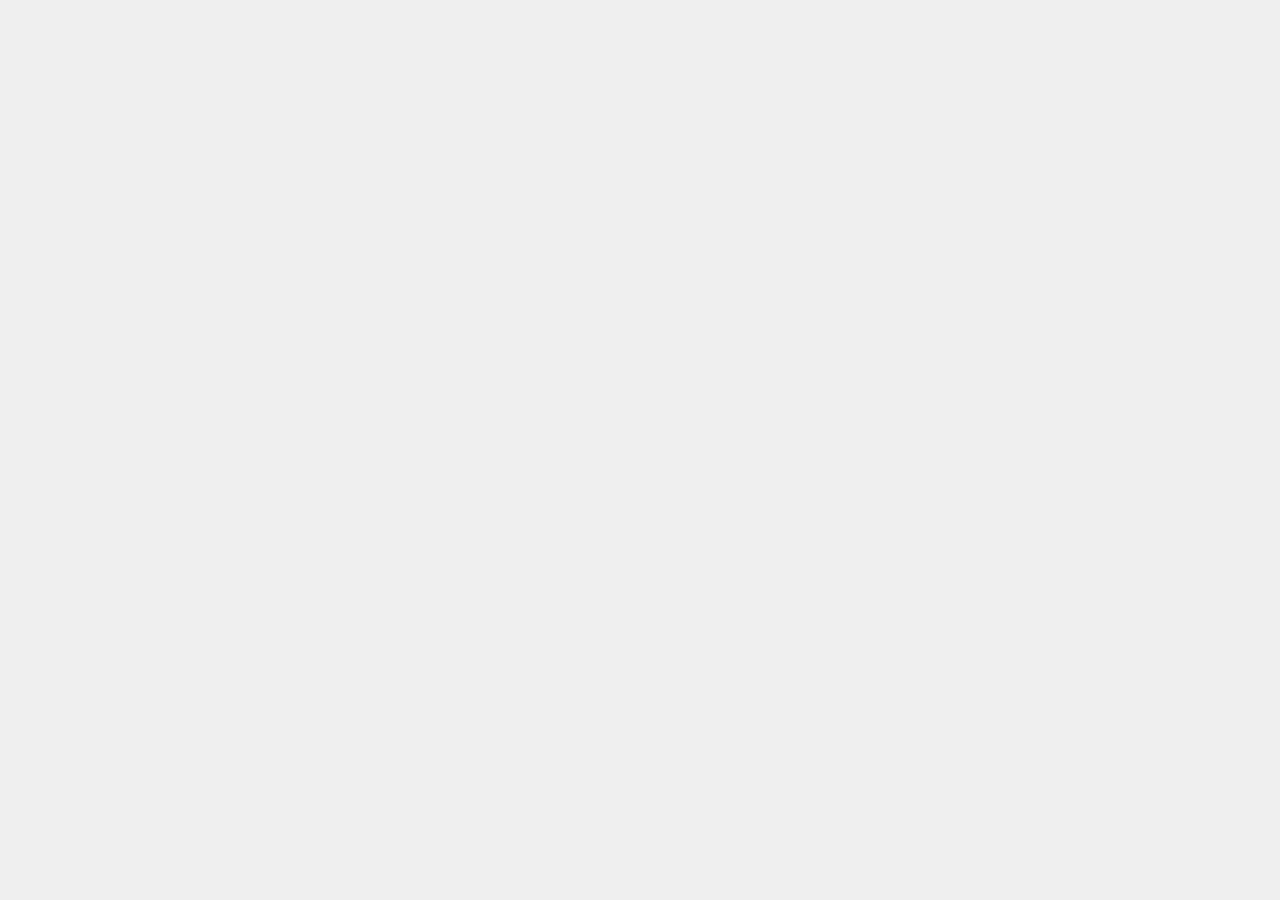
==== index.html @ 9597a364 "Inicio" ====
<!DOCTYPE html>
<html lang="en">
<head>
    <meta charset="UTF-8">
    <meta name="viewport" content="width=device-width, initial-scale=1.0">
    <title>Social Book</title>
    <link rel="stylesheet" href="index.css">
</head>
<body>
    
</body>
</html>
---- index.css ----
*{
    margin: 0;
    padding: 0;
    font-family: 'poppins', sans-serif;
}

body{
    background: #efefef;
}
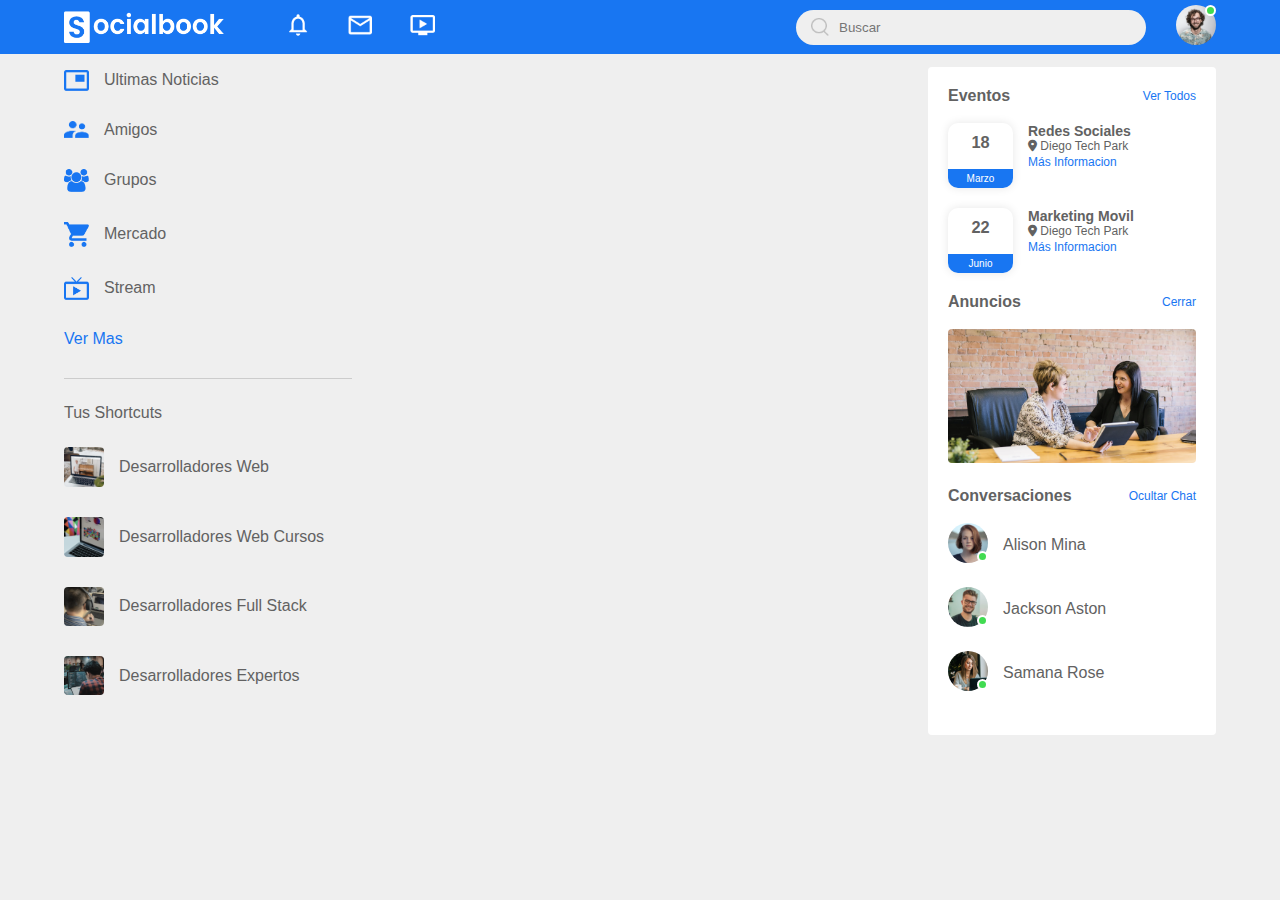
==== commit 60fbf218: "Commit 1" ====
--- a/index.html
+++ b/index.html
@@ -1,12 +1,125 @@
 <!DOCTYPE html>
 <html lang="en">
-<head>
-    <meta charset="UTF-8">
-    <meta name="viewport" content="width=device-width, initial-scale=1.0">
+  <head>
+    <meta charset="UTF-8" />
+    <meta name="viewport" content="width=device-width, initial-scale=1.0" />
     <title>Social Book</title>
-    <link rel="stylesheet" href="index.css">
-</head>
-<body>
-    
-</body>
-</html>+    <link rel="stylesheet" href="index.css" />
+    <link rel="stylesheet" href="https://cdnjs.cloudflare.com/ajax/libs/font-awesome/6.7.2/css/all.min.css" integrity="sha512-Evv84Mr4kqVGRNSgIGL/F/aIDqQb7xQ2vcrdIwxfjThSH8CSR7PBEakCr51Ck+w+/U6swU2Im1vVX0SVk9ABhg==" crossorigin="anonymous" referrerpolicy="no-referrer" />
+  </head>
+  <body>
+    <nav>
+      <div class="nav-left">
+        <img src="images/logo.png" class="logo" />
+        <ul>
+          <li><img src="images/notification.png" /></li>
+          <li><img src="images/inbox.png" /></li>
+          <li><img src="images/video.png" /></li>
+        </ul>
+      </div>
+      <div class="nav-right">
+        <div class="search-box">
+          <img src="images/search.png" />
+          <input type="text" placeholder="Buscar" />
+        </div>
+        <div class="nav-user-icon online">
+          <img src="images/profile-pic.png" />
+        </div>
+      </div>
+    </nav>
+
+
+    <div class="container">
+        <!-- left-sidebar---------------------- -->
+        <div class="left-sidebar">
+            <div class="imp-links">
+                <a href="#"><img src="images/news.png"> Ultimas Noticias</a>
+                <a href="#"><img src="images/friends.png"> Amigos</a>
+                <a href="#"><img src="images/group.png"> Grupos</a>
+                <a href="#"><img src="images/marketplace.png"> Mercado</a>
+                <a href="#"><img src="images/watch.png"> Stream</a>
+                <a href="#"> Ver Mas</a>
+            </div>
+            <div class="shortcut-links">
+                <p>Tus Shortcuts</p>
+                <a href="#"><img src="images/shortcut-1.png">Desarrolladores Web</a>
+                <a href="#"><img src="images/shortcut-2.png">Desarrolladores Web Cursos</a>
+                <a href="#"><img src="images/shortcut-3.png">Desarrolladores Full Stack</a>
+                <a href="#"><img src="images/shortcut-4.png">Desarrolladores Expertos</a>
+            </div>
+        </div>
+        <!-- main-content---------------------- -->
+        <div class="main-content"></div>
+        <!-- right-sidebar---------------------- -->
+        <div class="right-sidebar">
+
+            <div class="sidebar-title">
+                <h4>Eventos</h4>
+                <a href="#">Ver Todos</a>
+            </div>
+
+            <div class="event">
+                <div class="left-event">
+                    <h3>18</h3>
+                    <span>Marzo</span>
+                </div>
+                <div class="right-event">
+                    <h4>Redes Sociales</h4>
+                    <p><i class="fas fa-map-marker-alt"></i> Diego Tech Park</p>
+                    <a href="#">Más Informacion</a>
+                </div>
+            </div>
+
+            <div class="event">
+                <div class="left-event">
+                    <h3>22</h3>
+                    <span>Junio</span>
+                </div>
+                <div class="right-event">
+                    <h4>Marketing Movil</h4>
+                    <p><i class="fas fa-map-marker-alt"></i> Diego Tech Park</p>
+                    <a href="#">Más Informacion</a>
+                </div>
+            </div>
+
+            <div class="sidebar-title">
+                <h4>Anuncios</h4>
+                <a href="#">Cerrar</a>
+            </div>
+
+            <img src="images/advertisement.png" class="sidebar-ads">
+
+
+            <div class="sidebar-title">
+                <h4>Conversaciones</h4>
+                <a href="#">Ocultar Chat</a>
+            </div>
+
+            <div class="online-list">
+                <div class="online">
+                    <img src="images/member-1.png">
+                </div>
+                <p>Alison Mina</p>
+            </div>
+            
+            <div class="online-list">
+                <div class="online">
+                    <img src="images/member-2.png">
+                </div>
+                <p>Jackson Aston</p>
+            </div>
+            
+            <div class="online-list">
+                <div class="online">
+                    <img src="images/member-3.png">
+                </div>
+                <p>Samana Rose</p>
+            </div>
+            
+            
+
+
+        </div>
+    </div>
+  </body>
+</html>
--- a/index.css
+++ b/index.css
@@ -2,8 +2,238 @@
     margin: 0;
     padding: 0;
     font-family: 'poppins', sans-serif;
+    box-sizing: border-box;
 }
 
 body{
     background: #efefef;
+}
+
+nav{
+    display: flex;
+    align-items: center;
+    justify-content: space-between;
+    background: #1876f2;
+    padding: 5px 5%;
+    position: sticky;
+    top: 0;
+    z-index: 100;
+}
+
+.logo{
+    width: 160px;
+    margin-right: 45px;
+}
+
+.nav-left, .nav-right{
+    display: flex;
+    align-items: center;
+}
+
+.nav-left ul li{
+    list-style: none;
+    display: inline-block;
+}
+
+.nav-left ul li img {
+    width: 28px;
+    margin: 0 15px;
+}
+
+.nav-user-icon img {
+    width: 40px;
+    border-radius: 50%;
+    cursor: pointer;
+}
+
+.nav-user-icon {
+    margin-left: 30px;
+}
+.search-box{
+    background: #efefef;
+    width: 350px;
+    border-radius: 20px;
+    display: flex;
+    align-items: center;
+    padding: 0 15px;
+}
+
+.search-box img {
+    width: 18px;
+}
+
+
+.search-box input {
+    width: 100%;
+    background: transparent;
+    padding: 10px;
+    outline: none;
+    border: 0;
+}
+
+.online {
+    position: relative;
+}
+
+.online::after{
+    content: '';
+    width: 7px;
+    height: 7px;
+    border: 2px solid #fff;
+    border-radius: 50%;
+    background: #41db51;
+    position: absolute;
+    top: 0;
+    right: 0;
+}
+
+.container {
+    display: flex;
+    justify-content: space-between;
+    padding: 13px 5%;
+}
+
+.left-sidebar{
+    flex-basis: 25%;
+    position: sticky;
+    top: 70px;
+    align-self: flex-start;
+}
+
+
+.right-sidebar{
+    flex-basis: 25%;
+    position: sticky;
+    top: 70px;
+    align-self: flex-start;
+    background: #fff;
+    padding: 20px;
+    border-radius: 4px;
+    color: #626262;
+}
+
+.main-content{
+    flex-basis: 47%;
+}
+
+.imp-links a, .shortcut-links a{
+
+    text-decoration: none;
+    display: flex;
+    align-items: center;
+    margin-bottom: 30px;
+    color: #626262;
+    width: fit-content;
+}
+
+.imp-links a img{
+    width: 25px;
+    margin-right: 15px;
+
+}
+
+.imp-links a:last-child{
+    color: #1876f2;
+}
+
+.imp-links {
+    border-bottom: 1px solid #ccc;
+}
+
+.shortcut-links a img {
+    width: 40px;
+    border-radius: 4px;
+    margin-right: 15px;
+}
+
+.shortcut-links p{
+    margin: 25px 0;
+    color: #626262;
+    font-weight: 500;
+}
+
+.sidebar-title{
+    display: flex;
+    align-items: center;
+    justify-content: space-between;
+    margin-bottom: 18px;
+}
+
+.sidebar-title h4{
+    font-weight: 600;
+    font-size: 16px;
+}
+
+.sidebar-title a {
+    text-decoration: none;
+    color: #1876f2;
+    font-size: 12px;
+}
+
+.event{
+    display: flex;
+    font-size: 14px;
+    margin-bottom: 20px;
+}
+
+.left-event{
+    border-radius: 10px;
+    height: 65px;
+    width: 65px;
+    margin-right: 15px;
+    padding-top: 10px;
+    text-align: center;
+    position: relative;
+    overflow: hidden;
+    box-shadow: 0 0 10px rgba(0, 0, 0, 0.1);
+}
+
+
+.event p{
+    font-size: 12px;
+}
+
+
+.event a{
+    font-size: 12px;
+    text-decoration: none;
+    color: #1876f2;
+}
+
+.left-event span{
+    position: absolute;
+    bottom: 0;
+    left: 0;
+    width: 100%;
+    background: #1876f2;
+    color: #FFF;
+    font-size: 10px;
+    padding: 4px 0;
+}
+.sidebar-ads{
+    width: 100%;
+    margin-bottom: 20px;
+    border-radius: 4px;
+}
+
+.online-list{
+    display: flex;
+    align-items: center;
+    margin-bottom: 20px;
+}
+
+.online-list .online img{
+    width: 40px;
+    border-radius: 50%;
+}
+
+.online-list .online{
+    width: 40px;
+    border-radius: 50%;
+    margin-right: 15px;
+}
+
+.online-list .online::after{
+    top: unset;
+    bottom: 5px;
 }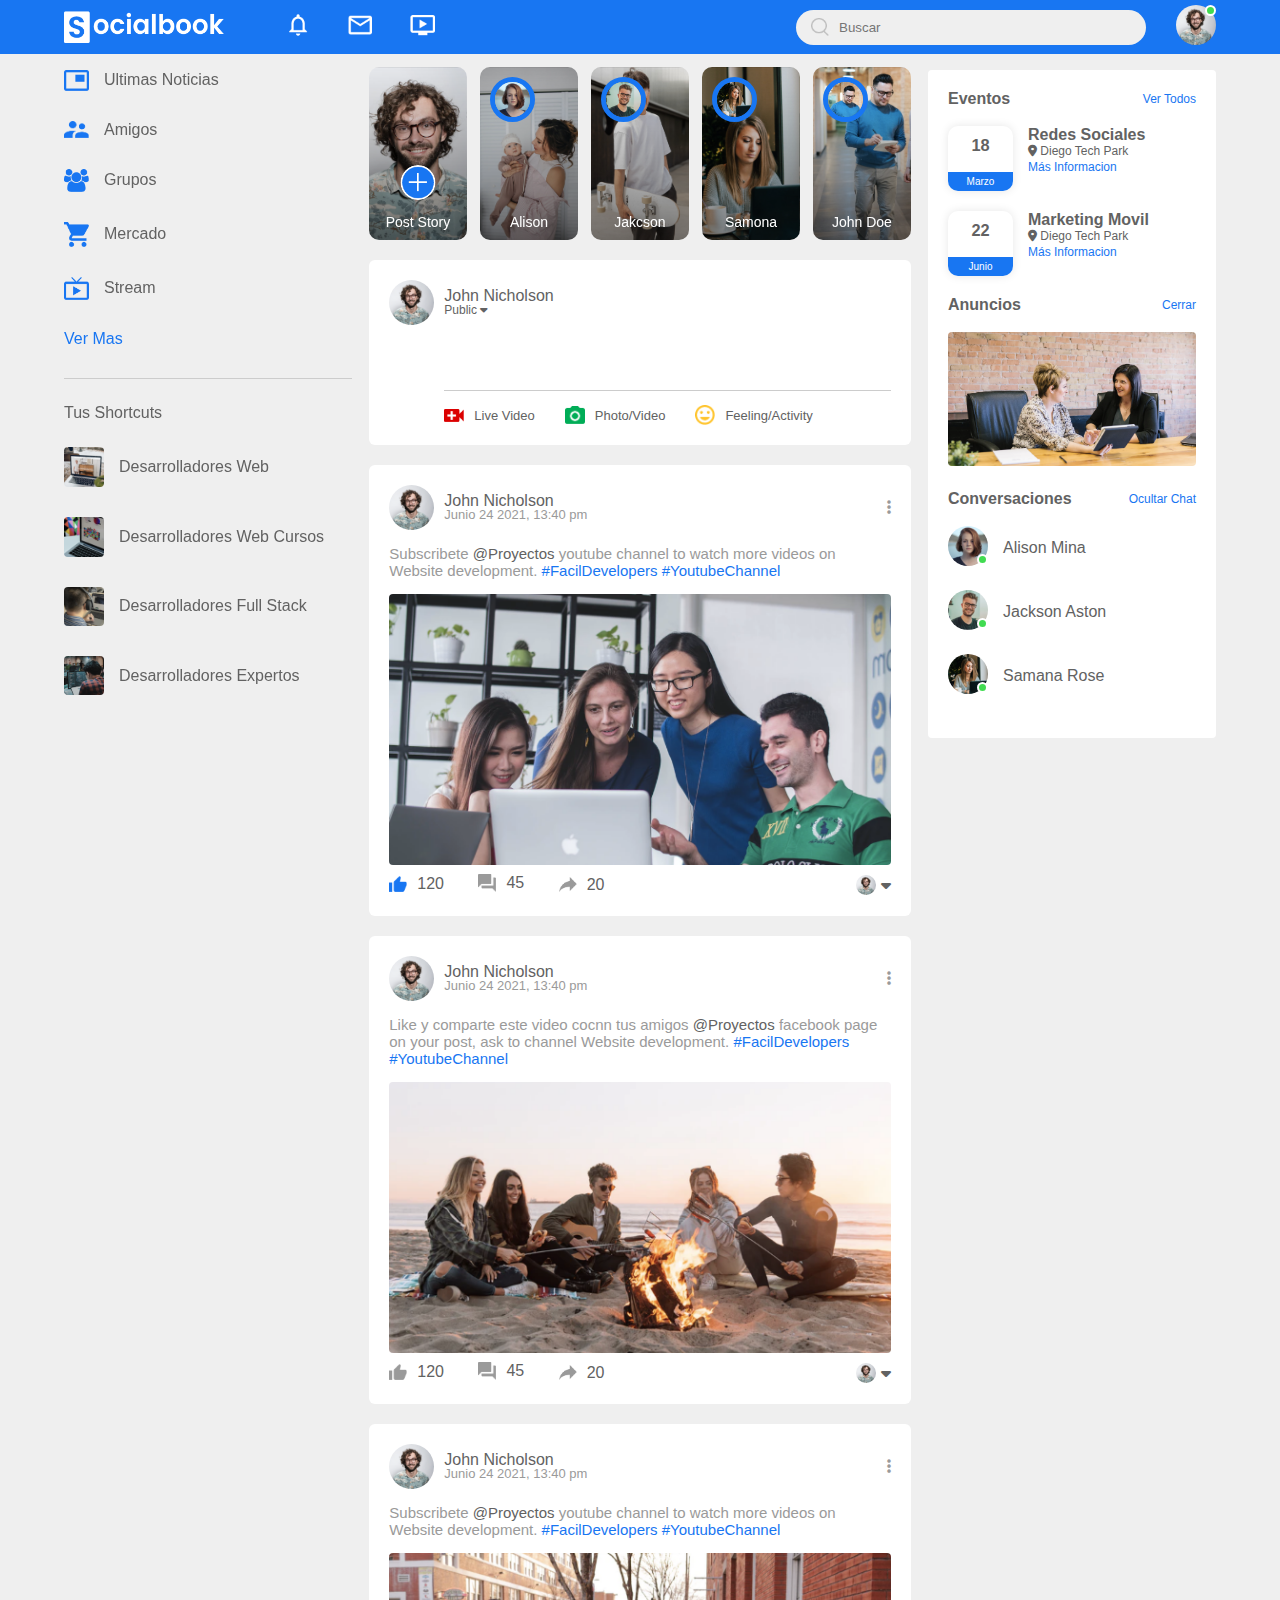
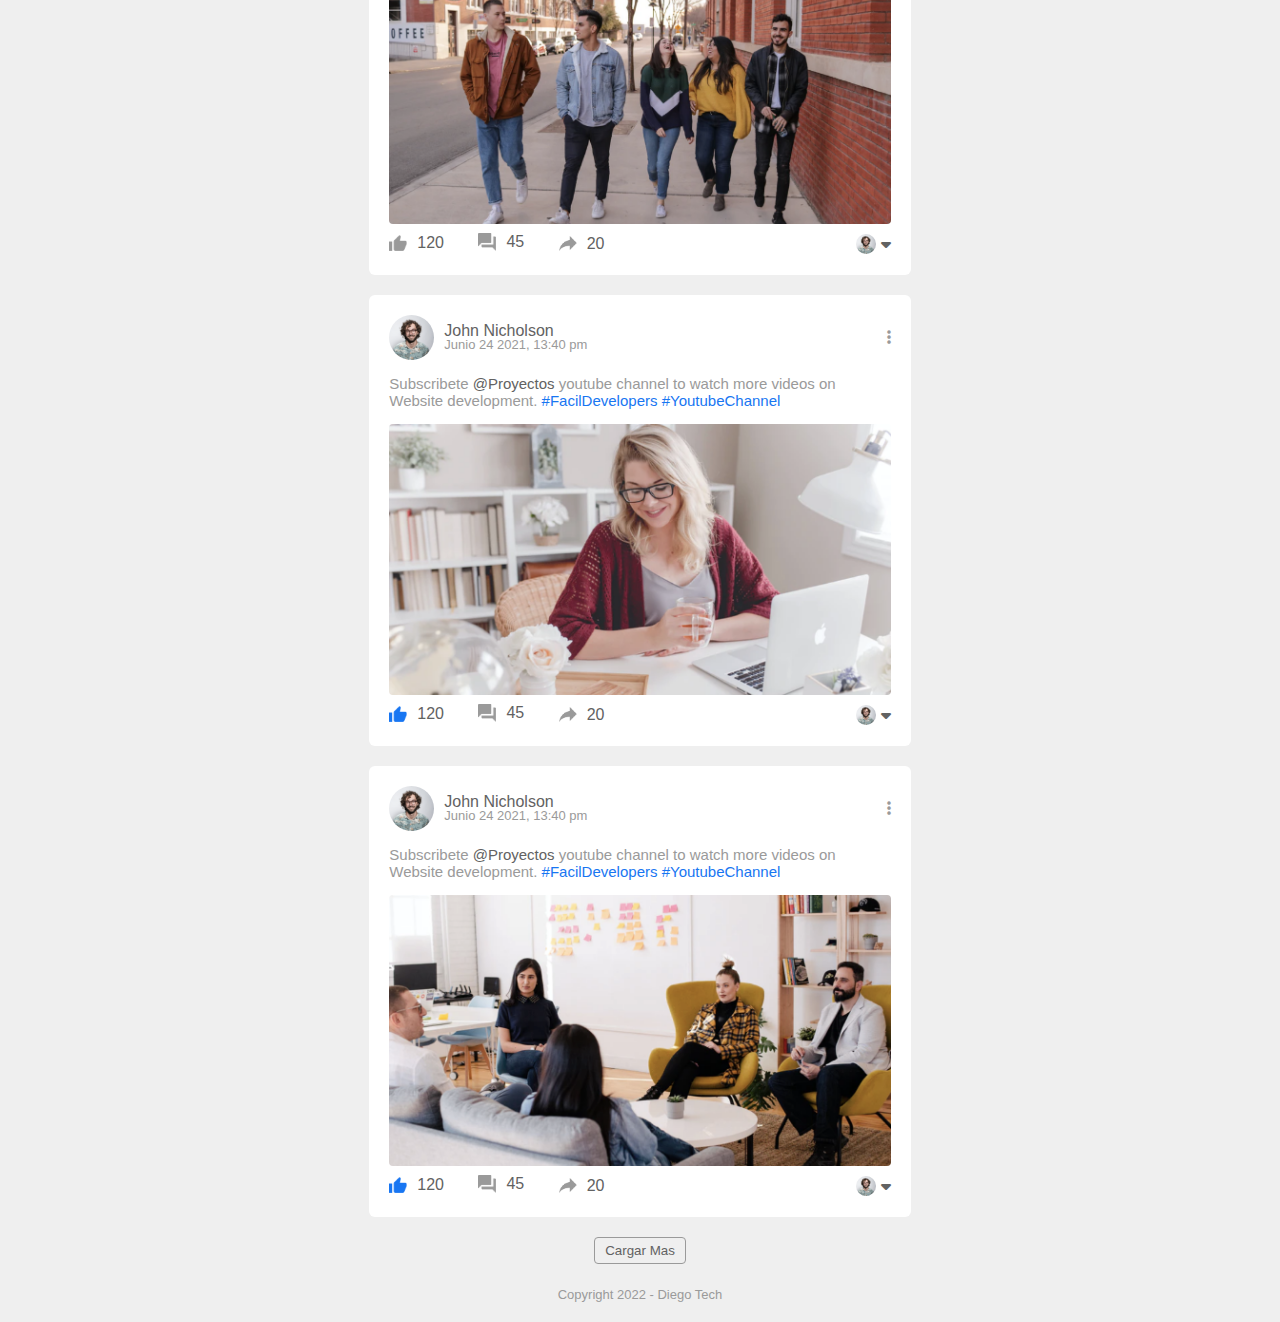
==== commit 8e734e98: "Commit 2" ====
--- a/index.html
+++ b/index.html
@@ -49,7 +49,224 @@
             </div>
         </div>
         <!-- main-content---------------------- -->
-        <div class="main-content"></div>
+        <div class="main-content">
+
+            <div class="story-gallery">
+                <div class="story story1">
+                    <img src="images/upload.png">
+                    <p>Post Story</p>
+                </div>
+                <div class="story story2">
+                    <img src="images/member-1.png">
+                    <p>Alison</p>
+                </div>
+                <div class="story story3">
+                    <img src="images/member-2.png">
+                    <p>Jakcson</p>
+                </div>
+                <div class="story story4">
+                    <img src="images/member-3.png">
+                    <p>Samona</p>
+                </div>
+                <div class="story story5">
+                    <img src="images/member-4.png">
+                    <p>John Doe</p>
+                </div>
+            </div>
+
+
+
+            <div class="write-post-container">
+                <div class="user-profile">
+                    <img src="images/profile-pic.png">
+                    <div>
+                        <p>John Nicholson</p>
+                        <small>Public <i class="fas fa-caret-down"></i></small>
+                    </div>
+                </div>
+
+                <div class="post-input-container">
+                    <textarea rows="3" placeholder="Que estas pensando, John?">
+                    </textarea>
+
+                    <div class="add-post-links">
+                        <a href="#"><img src="images/live-video.png"> Live Video</a>
+                        <a href="#"><img src="images/photo.png"> Photo/Video</a>
+                        <a href="#"><img src="images/feeling.png"> Feeling/Activity</a>
+                    </div>
+                </div>
+            </div>
+
+            <div class="post-container">
+                <div class="post-row">
+                    <div class="user-profile">
+                        <img src="images/profile-pic.png">
+                        <div>
+                            <p>John Nicholson</p>
+                            <span>Junio 24 2021, 13:40 pm</span>
+                        </div>
+                    </div>
+
+                    <a href="#"><i class="fas fa-ellipsis-v"></i></a>
+                </div>
+                
+
+                <p class="post-text">Subscribete <span> @Proyectos </span>youtube channel to watch more videos on
+                    Website development. <a href="#">#FacilDevelopers</a> <a href="
+                    #"> #YoutubeChannel</a>
+                </p>
+                <img src="images/feed-image-1.png" class="post-img">
+
+                <div class="post-row">
+                    <div class="activity-icons">
+                        <div><img src="images/like-blue.png"> 120</div>
+                        <div><img src="images/comments.png"> 45</div>
+                        <div><img src="images/share.png"> 20</div>
+                    </div>
+
+                    <div class="post-profile-icon">
+                        <img src="images/profile-pic.png"> <i class="fas fa-caret-down"></i>
+                    </div>
+                </div>
+            </div>
+
+            <div class="post-container">
+                <div class="post-row">
+                    <div class="user-profile">
+                        <img src="images/profile-pic.png">
+                        <div>
+                            <p>John Nicholson</p>
+                            <span>Junio 24 2021, 13:40 pm</span>
+                        </div>
+                    </div>
+
+                    <a href="#"><i class="fas fa-ellipsis-v"></i></a>
+                </div>
+                
+
+                <p class="post-text">Like  y comparte este video cocnn tus amigos <span> @Proyectos </span>facebook page on your post, ask to channel
+                    Website development. <a href="#">#FacilDevelopers</a> <a href="
+                    #"> #YoutubeChannel</a>
+                </p>
+                <img src="images/feed-image-2.png" class="post-img">
+
+                <div class="post-row">
+                    <div class="activity-icons">
+                        <div><img src="images/like.png"> 120</div>
+                        <div><img src="images/comments.png"> 45</div>
+                        <div><img src="images/share.png"> 20</div>
+                    </div>
+
+                    <div class="post-profile-icon">
+                        <img src="images/profile-pic.png"> <i class="fas fa-caret-down"></i>
+                    </div>
+                </div>
+            </div>
+
+            <div class="post-container">
+                <div class="post-row">
+                    <div class="user-profile">
+                        <img src="images/profile-pic.png">
+                        <div>
+                            <p>John Nicholson</p>
+                            <span>Junio 24 2021, 13:40 pm</span>
+                        </div>
+                    </div>
+
+                    <a href="#"><i class="fas fa-ellipsis-v"></i></a>
+                </div>
+                
+
+                <p class="post-text">Subscribete <span> @Proyectos </span>youtube channel to watch more videos on
+                    Website development. <a href="#">#FacilDevelopers</a> <a href="
+                    #"> #YoutubeChannel</a>
+                </p>
+                <img src="images/feed-image-3.png" class="post-img">
+
+                <div class="post-row">
+                    <div class="activity-icons">
+                        <div><img src="images/like.png"> 120</div>
+                        <div><img src="images/comments.png"> 45</div>
+                        <div><img src="images/share.png"> 20</div>
+                    </div>
+
+                    <div class="post-profile-icon">
+                        <img src="images/profile-pic.png"> <i class="fas fa-caret-down"></i>
+                    </div>
+                </div>
+            </div>
+
+            <div class="post-container">
+                <div class="post-row">
+                    <div class="user-profile">
+                        <img src="images/profile-pic.png">
+                        <div>
+                            <p>John Nicholson</p>
+                            <span>Junio 24 2021, 13:40 pm</span>
+                        </div>
+                    </div>
+
+                    <a href="#"><i class="fas fa-ellipsis-v"></i></a>
+                </div>
+                
+
+                <p class="post-text">Subscribete <span> @Proyectos </span>youtube channel to watch more videos on
+                    Website development. <a href="#">#FacilDevelopers</a> <a href="
+                    #"> #YoutubeChannel</a>
+                </p>
+                <img src="images/feed-image-4.png" class="post-img">
+
+                <div class="post-row">
+                    <div class="activity-icons">
+                        <div><img src="images/like-blue.png"> 120</div>
+                        <div><img src="images/comments.png"> 45</div>
+                        <div><img src="images/share.png"> 20</div>
+                    </div>
+
+                    <div class="post-profile-icon">
+                        <img src="images/profile-pic.png"> <i class="fas fa-caret-down"></i>
+                    </div>
+                </div>
+            </div>
+
+
+            <div class="post-container">
+                <div class="post-row">
+                    <div class="user-profile">
+                        <img src="images/profile-pic.png">
+                        <div>
+                            <p>John Nicholson</p>
+                            <span>Junio 24 2021, 13:40 pm</span>
+                        </div>
+                    </div>
+
+                    <a href="#"><i class="fas fa-ellipsis-v"></i></a>
+                </div>
+                
+
+                <p class="post-text">Subscribete <span> @Proyectos </span>youtube channel to watch more videos on
+                    Website development. <a href="#">#FacilDevelopers</a> <a href="
+                    #"> #YoutubeChannel</a>
+                </p>
+                <img src="images/feed-image-5.png" class="post-img">
+
+                <div class="post-row">
+                    <div class="activity-icons">
+                        <div><img src="images/like-blue.png"> 120</div>
+                        <div><img src="images/comments.png"> 45</div>
+                        <div><img src="images/share.png"> 20</div>
+                    </div>
+
+                    <div class="post-profile-icon">
+                        <img src="images/profile-pic.png"> <i class="fas fa-caret-down"></i>
+                    </div>
+                </div>
+            </div>
+
+            
+            <button type="button" class="load-more-btn">Cargar Mas</button>
+        </div>
+        
         <!-- right-sidebar---------------------- -->
         <div class="right-sidebar">
 
@@ -121,5 +338,9 @@
 
         </div>
     </div>
+
+    <div class="footer">
+        <p>Copyright 2022 - Diego Tech</p>
+    </div>
   </body>
 </html>
--- a/index.css
+++ b/index.css
@@ -159,7 +159,7 @@
     margin-bottom: 18px;
 }
 
-.sidebar-title h4{
+.right-sidebar h4{
     font-weight: 600;
     font-size: 16px;
 }
@@ -236,4 +236,216 @@
 .online-list .online::after{
     top: unset;
     bottom: 5px;
+}
+
+.story-gallery{
+    display: flex;
+    justify-content: space-between;
+    margin-bottom: 20px;
+}
+
+.story{
+    flex-basis: 18%;
+    padding-top: 32%;
+    position: relative;
+    background-position: center;
+    background-size: cover;
+    border-radius: 10px;
+
+}
+
+.story img{
+    position: absolute;
+    width: 45px;
+    border-radius: 50%;
+    top: 10px;
+    left: 10px;
+    border: 5px solid #1876f2;   
+}
+
+.story p{
+    position: absolute;
+    bottom: 10px;
+    width: 100%;
+    text-align: center;
+    color: #fff;
+    font-size: 14px;
+}
+
+.story1{
+    background-image: linear-gradient(transparent,rgba(0,0,0,0.5)),url(images/status-1.png);
+}
+.story2{
+    background-image: linear-gradient(transparent,rgba(0,0,0,0.5)),url(images/status-2.png);
+}
+
+.story3{
+    background-image: linear-gradient(transparent,rgba(0,0,0,0.5)),url(images/status-3.png);
+}
+
+.story4{
+    background-image: linear-gradient(transparent,rgba(0,0,0,0.5)),url(images/status-4.png);
+}
+
+.story5{
+    background-image: linear-gradient(transparent,rgba(0,0,0,0.5)),url(images/status-5.png);
+}
+
+.story.story1 img{
+    top: unset;
+    left: 50%;
+    bottom: 40px;
+    transform: translateX(-50%);
+    border: 0;
+    width: 35px;
+}
+
+.write-post-container{
+    width: 100%;
+    background: #fff;
+    border-radius: 6px;
+    padding: 20px;
+    color: #626262;
+}
+
+.user-profile{
+    display: flex;
+    align-items: center;
+}
+
+.user-profile img{
+    width: 45px;
+    border-radius: 50%;
+    margin-right: 10px;
+}
+
+.user-profile p{
+    margin-bottom: -5px;
+    font-weight: 500;
+    color: #626262;
+}
+
+.user-profile small {
+    font-size: 12px;
+}
+
+.post-input-container{
+    padding-left: 55px;
+    padding-top: 20px;
+}
+
+.post-input-container textarea{
+    width: 100%;
+    border: 0;
+    outline: 0;
+    border-bottom: 1px solid #ccc;
+    background: transparent;
+    resize: none;
+}
+
+.add-post-links{
+    display: flex;
+    margin-top: 10px;
+}
+
+.add-post-links a{
+    text-decoration: none;
+    display: flex;
+    align-items: center;
+    color: #626262;
+    margin-right: 30px;
+    font-size: 13px;
+}
+
+.add-post-links a img {
+    width: 20px;
+    margin-right: 10px;
+}
+.post-container{
+    width: 100%;
+    background: #FFF;
+    border-radius: 6px;
+    padding: 20px;
+    color: #626262;
+    margin: 20px 0;
+}
+
+.user-profile span {
+    font-size: 13px;
+    color: #9a9a9a;
+}
+
+.post-text{
+    color: #9a9a9a;
+    margin: 15px 0;
+    font-size: 15px;
+}
+
+.post-text span{
+    color: #626262;
+    font-weight:500;
+}
+
+.post-text a {
+    color: #1876f2;
+    text-decoration: none;
+}
+ 
+
+.post-img{
+    width: 100%;
+    border-radius: 4px;
+    margin-bottom: 5px;
+}
+
+.post-row{
+    display: flex;
+    align-items: center;
+    justify-content: space-between;
+}
+
+.activity-icons div img{
+    width: 18px;
+    margin-right: 10px;
+}
+
+.activity-icons div{
+    display: inline-flex;
+    align-items: center;
+    margin-right: 30px;
+
+}
+
+.post-profile-icon{
+    display: flex;
+    align-items: center;
+}
+
+.post-profile-icon img {
+    width: 20px;
+    border-radius: 50%;
+    margin-right: 5px;
+}
+
+.post-row a {
+    color: #9a9a9a;
+
+}
+
+.load-more-btn{
+    display: block;
+    margin: auto;
+    cursor: pointer;
+    padding: 5px 10px;
+    border: 1px solid #9a9a9a;
+    color: #626262;
+    background: transparent;
+    border-radius: 4px;
+}
+
+.footer{
+    text-align: center;
+    color: #9a9a9a;
+    padding: 10px 0 20px;
+    font-size: 13px;
 }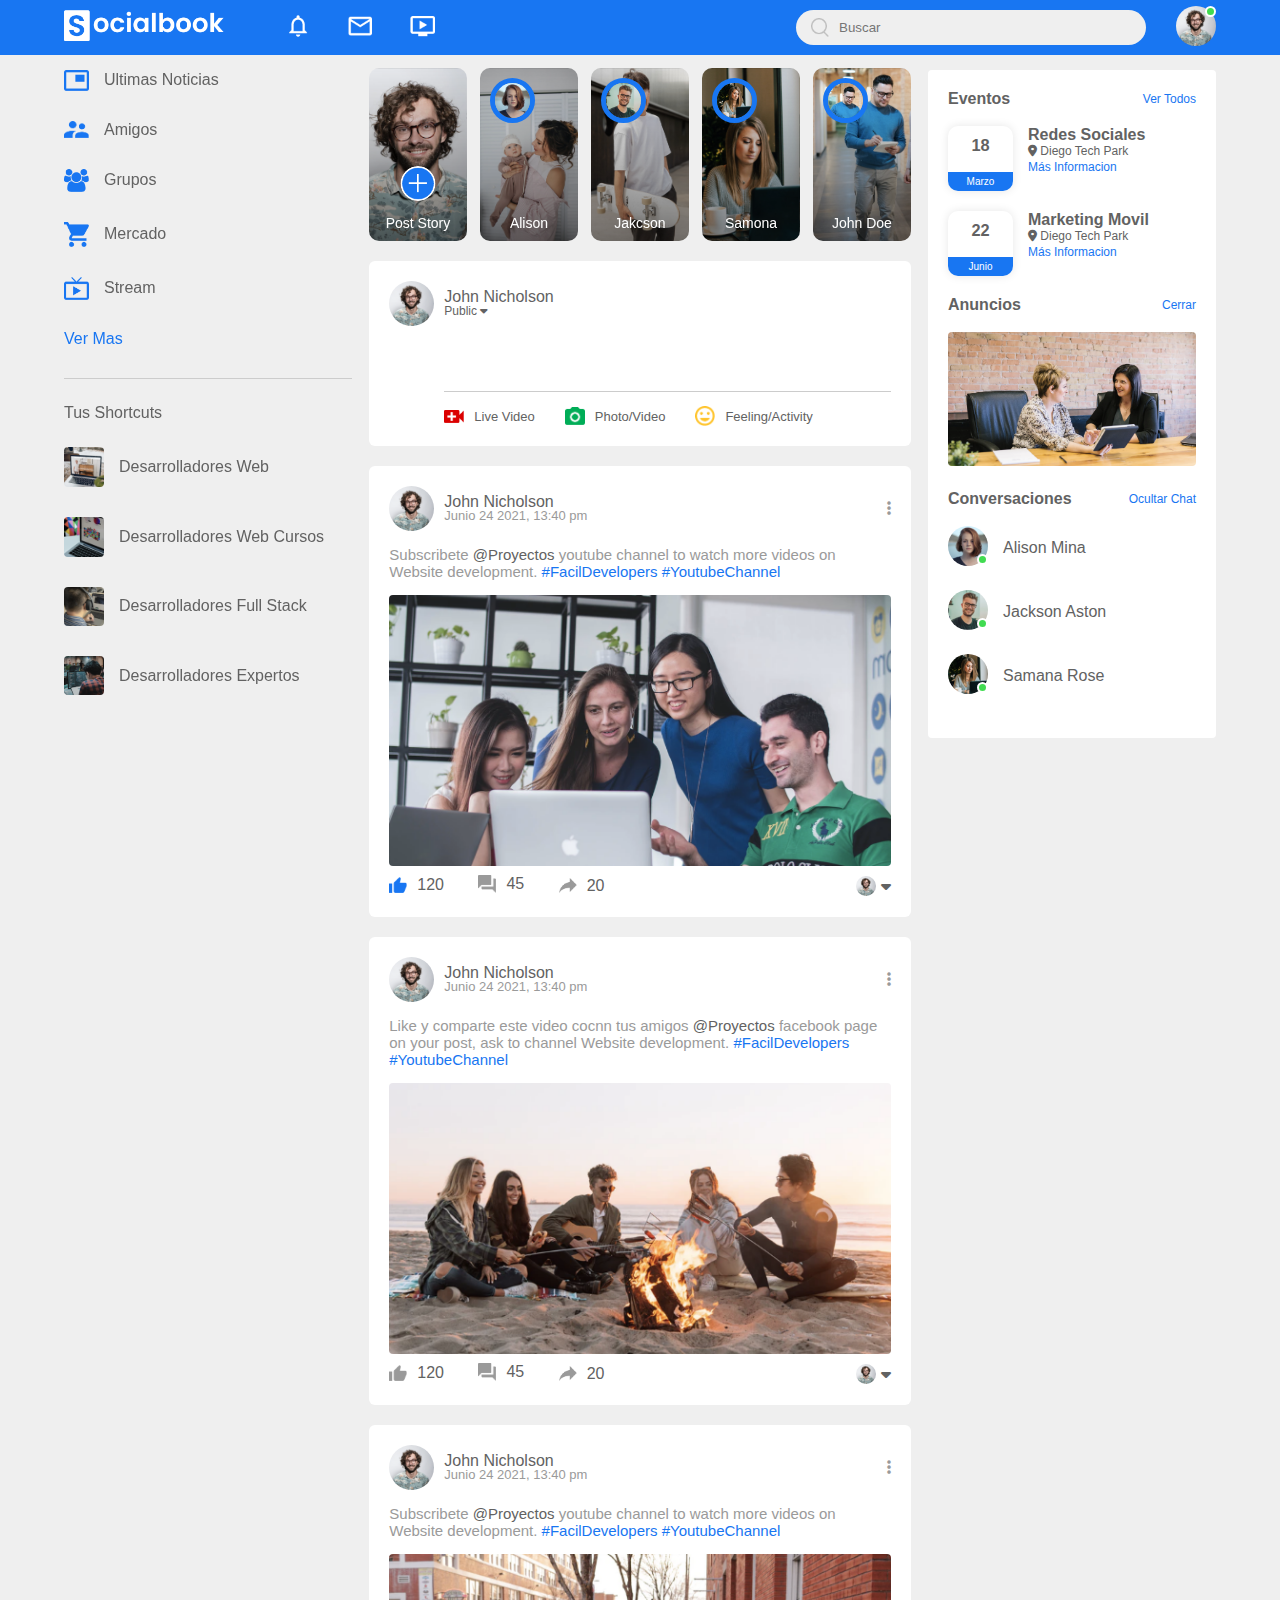
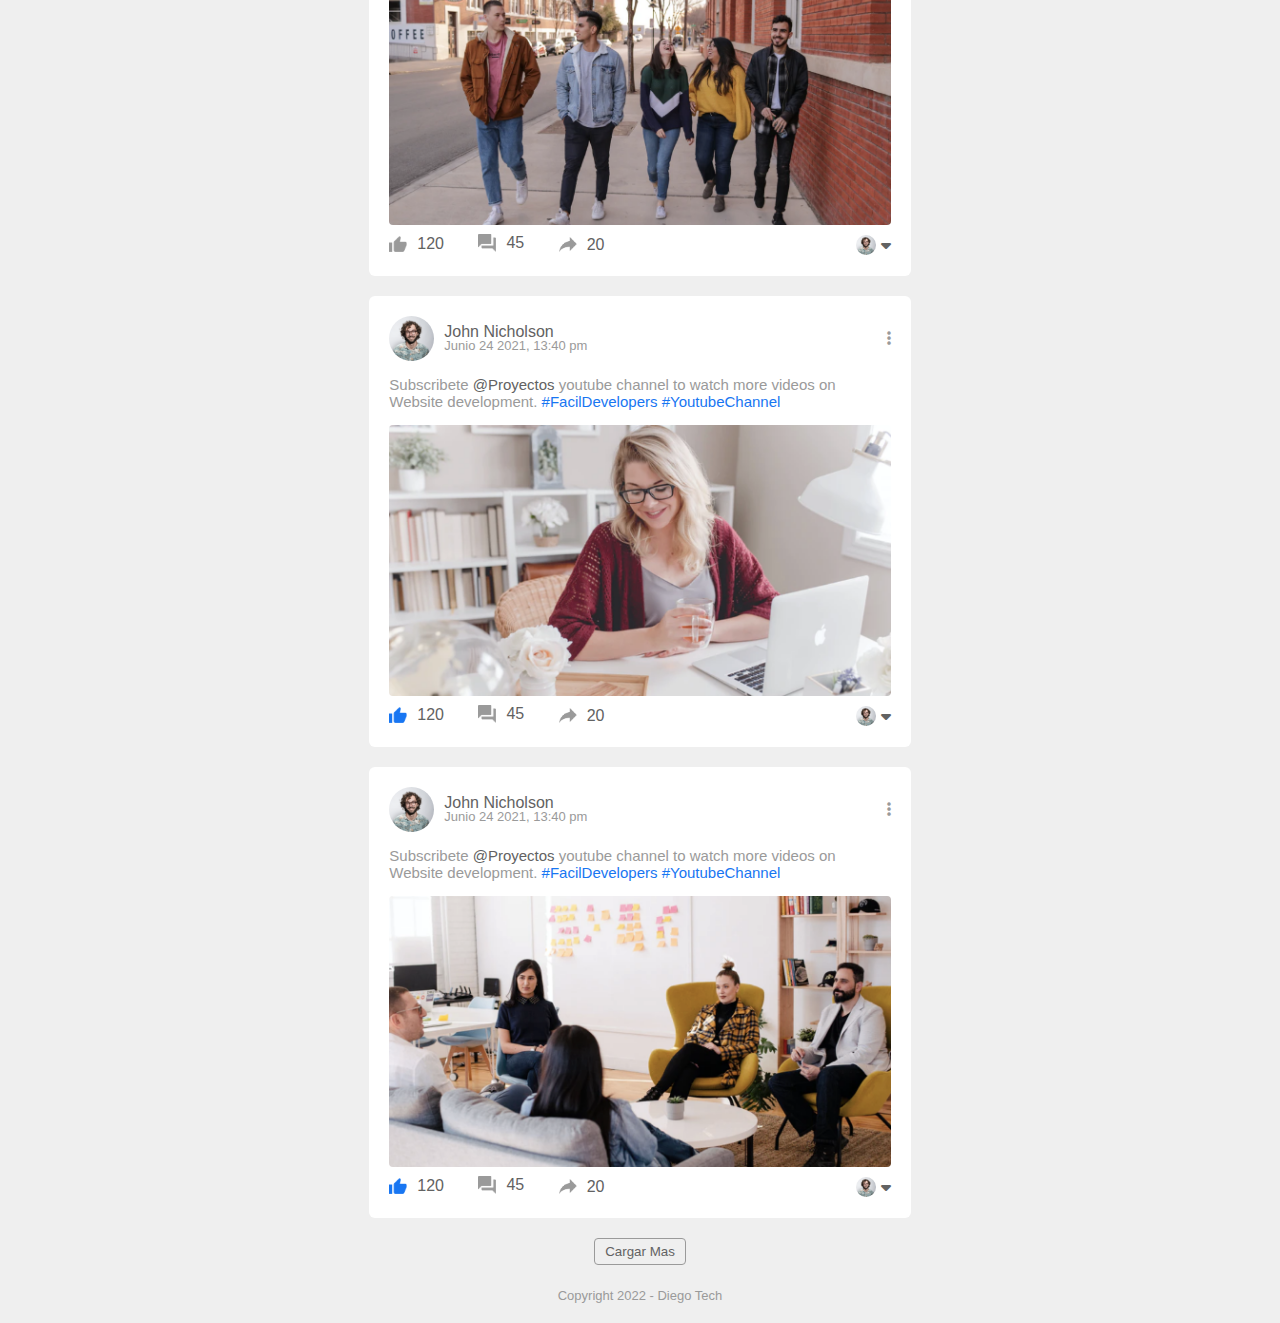
==== commit c845c028: "Fin" ====
--- a/index.html
+++ b/index.html
@@ -10,7 +10,9 @@
   <body>
     <nav>
       <div class="nav-left">
+        <a href="index.html">
         <img src="images/logo.png" class="logo" />
+        </a>
         <ul>
           <li><img src="images/notification.png" /></li>
           <li><img src="images/inbox.png" /></li>
@@ -22,10 +24,68 @@
           <img src="images/search.png" />
           <input type="text" placeholder="Buscar" />
         </div>
-        <div class="nav-user-icon online">
+        <div class="nav-user-icon online" onclick="settingsMenuToggle()">
           <img src="images/profile-pic.png" />
         </div>
       </div>
+       <!-- settings menu---------------------- -->
+      <div class="settings-menu">
+
+
+        <div id="dark-btn">
+            <span></span>
+        </div>
+
+
+        <div class="settings-menu-inner">
+            <div class="user-profile">
+                <img src="images/profile-pic.png">
+                <div>
+                    <p>John Nicholson</p>
+                    <a href="profile.html">Ver tu perfil</a>
+                </div>
+            </div>
+            <hr>
+            <div class="user-profile">
+                <img src="images/feedback.png">
+                <div>
+                    <p>Give Feedback</p>
+                    <a href="#">Ayudanos a mejorar el nuevo diseño</a>
+                </div>
+            </div>
+            <hr>
+
+            <div class="settings-links">
+                <img src="images/setting.png" class="settings-icon">
+                <a href="#">Settings & Privacy <img src="images/arrow.png"
+                    width="10px"></a>
+            </div>
+
+            <div class="settings-links">
+                <img src="images/help.png" class="settings-icon">
+                <a href="#">Help & Support<img src="images/arrow.png"
+                    width="10px"></a>
+            </div>
+
+            <div class="settings-links">
+                <img src="images/display.png" class="settings-icon">
+                <a href="#">Display & Accessibility <img src="images/arrow.png"
+                    width="10px"></a>
+            </div>
+
+            
+            <div class="settings-links">
+                <img src="images/logout.png" class="settings-icon">
+                <a href="#">Logout <img src="images/arrow.png"
+                    width="10px"></a>
+            </div>
+
+
+        </div>
+       
+      </div>
+
+
     </nav>
 
 
@@ -342,5 +402,8 @@
     <div class="footer">
         <p>Copyright 2022 - Diego Tech</p>
     </div>
+
+
+    <script src="script.js"></script>
   </body>
 </html>
--- a/index.css
+++ b/index.css
@@ -5,15 +5,29 @@
     box-sizing: border-box;
 }
 
+:root{
+    --body-color: #efefef;
+    --nav-color: #1876f2;
+    --bg-color: #fff;
+}
+
+.dark-theme{
+    --body-color: #0a0a0a;
+    --nav-color: #000;
+    --bg-color: #000;
+}
+
+
 body{
-    background: #efefef;
+    background: var(--body-color);
+    transition: background 0.3s;
 }
 
 nav{
     display: flex;
     align-items: center;
     justify-content: space-between;
-    background: #1876f2;
+    background:  var(--nav-color);
     padding: 5px 5%;
     position: sticky;
     top: 0;
@@ -106,7 +120,7 @@
     position: sticky;
     top: 70px;
     align-self: flex-start;
-    background: #fff;
+    background: var(--bg-color);
     padding: 20px;
     border-radius: 4px;
     color: #626262;
@@ -302,7 +316,7 @@
 
 .write-post-container{
     width: 100%;
-    background: #fff;
+    background: var(--bg-color);
     border-radius: 6px;
     padding: 20px;
     color: #626262;
@@ -363,7 +377,7 @@
 }
 .post-container{
     width: 100%;
-    background: #FFF;
+    background: var(--bg-color);
     border-radius: 6px;
     padding: 20px;
     color: #626262;
@@ -448,4 +462,384 @@
     color: #9a9a9a;
     padding: 10px 0 20px;
     font-size: 13px;
-}+}
+
+.settings-menu{
+    position: absolute;
+    width: 90%;
+    max-width: 350px;
+    background: var(--bg-color);
+    box-sizing: 0 0 10px rgba(0,0,0,0.4);
+    border-radius: 4px;
+    overflow: hidden;
+    top: 108%;
+    right: 5%;
+    max-height: 0;
+    transition: max-height 0.3s;
+}
+
+.settings-menu-height{
+    max-height: 450px;
+}
+
+.user-profile a {
+    font-size: 12px;
+    color: #1876f2;
+    text-decoration: none;
+}
+
+.settings-menu-inner{
+    padding: 20px;
+}
+
+.settings-menu hr {
+    border: 0;
+    height: 1px;
+    background: #9a9a9a;
+    margin: 15px 0;
+}
+
+.settings-links{
+    display: flex;
+    align-items: center;
+    margin: 15px 0;
+}
+
+.settings-links .settings-icon {
+    width: 38px;
+    margin-right: 10px;
+    border-radius: 50%;
+
+}
+
+
+.settings-links a {
+    display: flex;
+    flex: 1;
+    align-items: center;
+    justify-content: space-between;
+    text-decoration: none;
+    color: #626262;
+}
+
+#dark-btn{
+    position: absolute;
+    top:20px;
+    right: 20px;
+    background: #ccc;
+    width: 45px;
+    border-radius: 15px;
+    padding: 2px 3px;
+    cursor: pointer;
+    display: flex;
+    transition: padding-left 0.5s, background 0.5s;
+}
+
+#dark-btn span{
+    width: 18px;
+    height: 18px;
+    background: #fff;
+    border-radius: 50%;
+    display: inline-block;
+}
+
+#dark-btn.dark-btn-on{
+    padding-left: 23px;
+    background: #0a0a0a;
+}
+/* ----------------- profile page ---------- */
+.profile-container{
+    padding: 20px 15%;
+    color: #626262;
+
+}
+
+.cover-img{
+    width: 100%;
+    border-radius: 6px;
+    margin-bottom: 14px;
+}
+
+.profile-details{
+    background: var(--bg-color);
+    padding: 20px;
+    border-radius: 4px;
+    display: flex;
+    align-items: flex-start;
+    justify-content: space-between;
+}
+
+.pd-row{
+    display: flex;
+    align-items: flex-start;
+}
+
+.pd-image{
+    width: 100px;
+    margin-right: 20px;
+    border-radius: 6px;
+}
+
+.pd-row div h3 {
+    font-size: 25px;
+    font-weight: 600;
+}
+
+
+.pd-row div p{
+    font-size: 13px;   
+}
+
+
+.pd-row div img {
+    width: 25px;
+    border-radius: 50%;
+    margin-top: 12px;
+}
+
+.pd-right button {
+    background: #1876f2;
+    border: 0;
+    outline: 0;
+    padding: 6px 10px;
+    display: inline-flex;
+    align-items: center;
+    color: #FFF;
+    border-radius: 3px;
+    margin-left: 10px;
+    cursor: pointer;
+}
+
+
+.pd-right button img{
+    height: 15px;
+    margin-right: 10px;
+}
+
+.pd-right button:first-child{
+    background: #e4e6eb;
+    color: #000;
+}
+
+.pd-right{
+    text-align: right;
+}
+
+.pd-right a {
+    background: #e4e6eb;
+    border-radius: 3px;
+    padding: 12px;
+    display: inline-flex;
+    margin-top: 30px;
+}
+
+.pd-right a img {
+    width: 20px;
+}
+
+.profile-info{
+    display: flex;
+    align-self: flex-start;
+    justify-content: space-between;
+    margin-top: 20px;
+}
+
+.info-col{
+    flex-basis: 33%;
+}
+
+.post-col{
+    flex-basis: 65%;
+}
+
+.profile-intro{
+    background: var(--bg-color);
+    padding: 20px;
+    margin-bottom: 20px;
+    border-radius: 4px;
+}
+
+.profile-intro h3 {
+    font-weight: 600;
+}
+
+.intro-text{
+    text-align: center;
+    margin: 10px 0;
+    font-size: 15px;
+}
+
+.intro-text img {
+    width: 15px;
+    margin-bottom: -3px;
+}
+
+.profile-intro hr {
+    border: 0;
+    height: 1px;
+    background: #ccc;
+    margin: 24px 0;
+}
+
+.profile-intro ul li {
+    list-style: none;
+    font-size: 15px;
+    margin: 15px 0;
+    display: flex;
+    align-items: center;
+}
+
+
+.profile-intro ul li img {
+    width: 26px;
+    margin-right: 10px;
+}
+
+.title-box{
+    display: flex;
+    align-items: center;
+    justify-content: space-between;
+}
+
+.title-box a {
+    text-decoration: none;
+    color: #1876f2;
+    font-size: 14px;
+}
+
+.photo-box{
+    display: grid;
+    grid-template-columns: repeat(3, auto);
+    grid-gap: 10px;
+    margin-top: 15px;
+}
+
+.photo-box div img {
+    width: 100%;
+    cursor: pointer;
+}
+
+.profile-intro p {
+    font-size: 14px;
+}
+
+.friends-box{
+    display: grid;
+    grid-template-columns: repeat(3, auto);
+    grid-gap: 10px;
+    margin-top: 15px;
+}
+
+.friends-box div img {
+    width: 100%;
+    cursor: pointer;
+    padding-bottom: 20px;
+}
+
+.friends-box div{
+    position: relative;
+}
+
+.friends-box p{
+    position: absolute;
+    bottom: 0;
+    left: 0;
+}
+
+/* --------------------------- media query from home page ----------- */
+
+@media (max-width:900px){
+    .right-sidebar{
+        display: none;
+    }
+    .left-sidebar{
+        display: none;
+    }
+
+    nav{
+        flex-wrap: wrap;
+    }
+    .search-box{
+        display: none;
+    }
+
+    .logo{
+        width: 110px;
+        margin-right: 20px;
+    }
+
+    .nav-left ul li img{
+        width: 20px;
+        margin: 0 8px;
+    }
+
+    .nav-user-icon img {
+        width: 30px;
+    }
+    .nav-user-icon {
+        margin-left: 0;
+    }
+
+    .add-post-links{
+    flex-wrap: wrap;   
+    }
+    .main-content{
+        flex-basis: 100%;
+    }
+    .story img{
+        width: 30px;
+        border-width: 3px;
+    }
+
+    .story p {
+        font-size: 10px;
+    }
+
+    .story.story1 img{
+        width: 25px;
+        bottom: 30px;
+    }
+
+    .add-post-links a{
+        margin-right: 12px;
+        font-size: 9px;
+    }
+
+    .add-post-links a img {
+        width: 16px;
+        margin-right: 5px;
+    }
+
+    .post-input-container{
+        padding-left: 0;
+    }
+}
+/* 
+------------------- media query for profile page */
+@media (max-width: 900px){
+    .profile-container{
+        padding: 20px 5%;
+    }
+
+    .profile-details{
+        flex-wrap: wrap;
+    }
+    .pd-right{
+        text-align: left;
+        margin-top: 15px;
+    }
+    .pd-right button {
+        margin-left: 0;
+        margin-right: 10px;
+    }
+    .pd-row div h3{
+        font-size: 16px;
+    }
+    .profile-info{
+        flex-wrap: wrap;
+    }
+
+    .info-col, .post-col{
+        flex-basis: 100%;
+    }
+}
